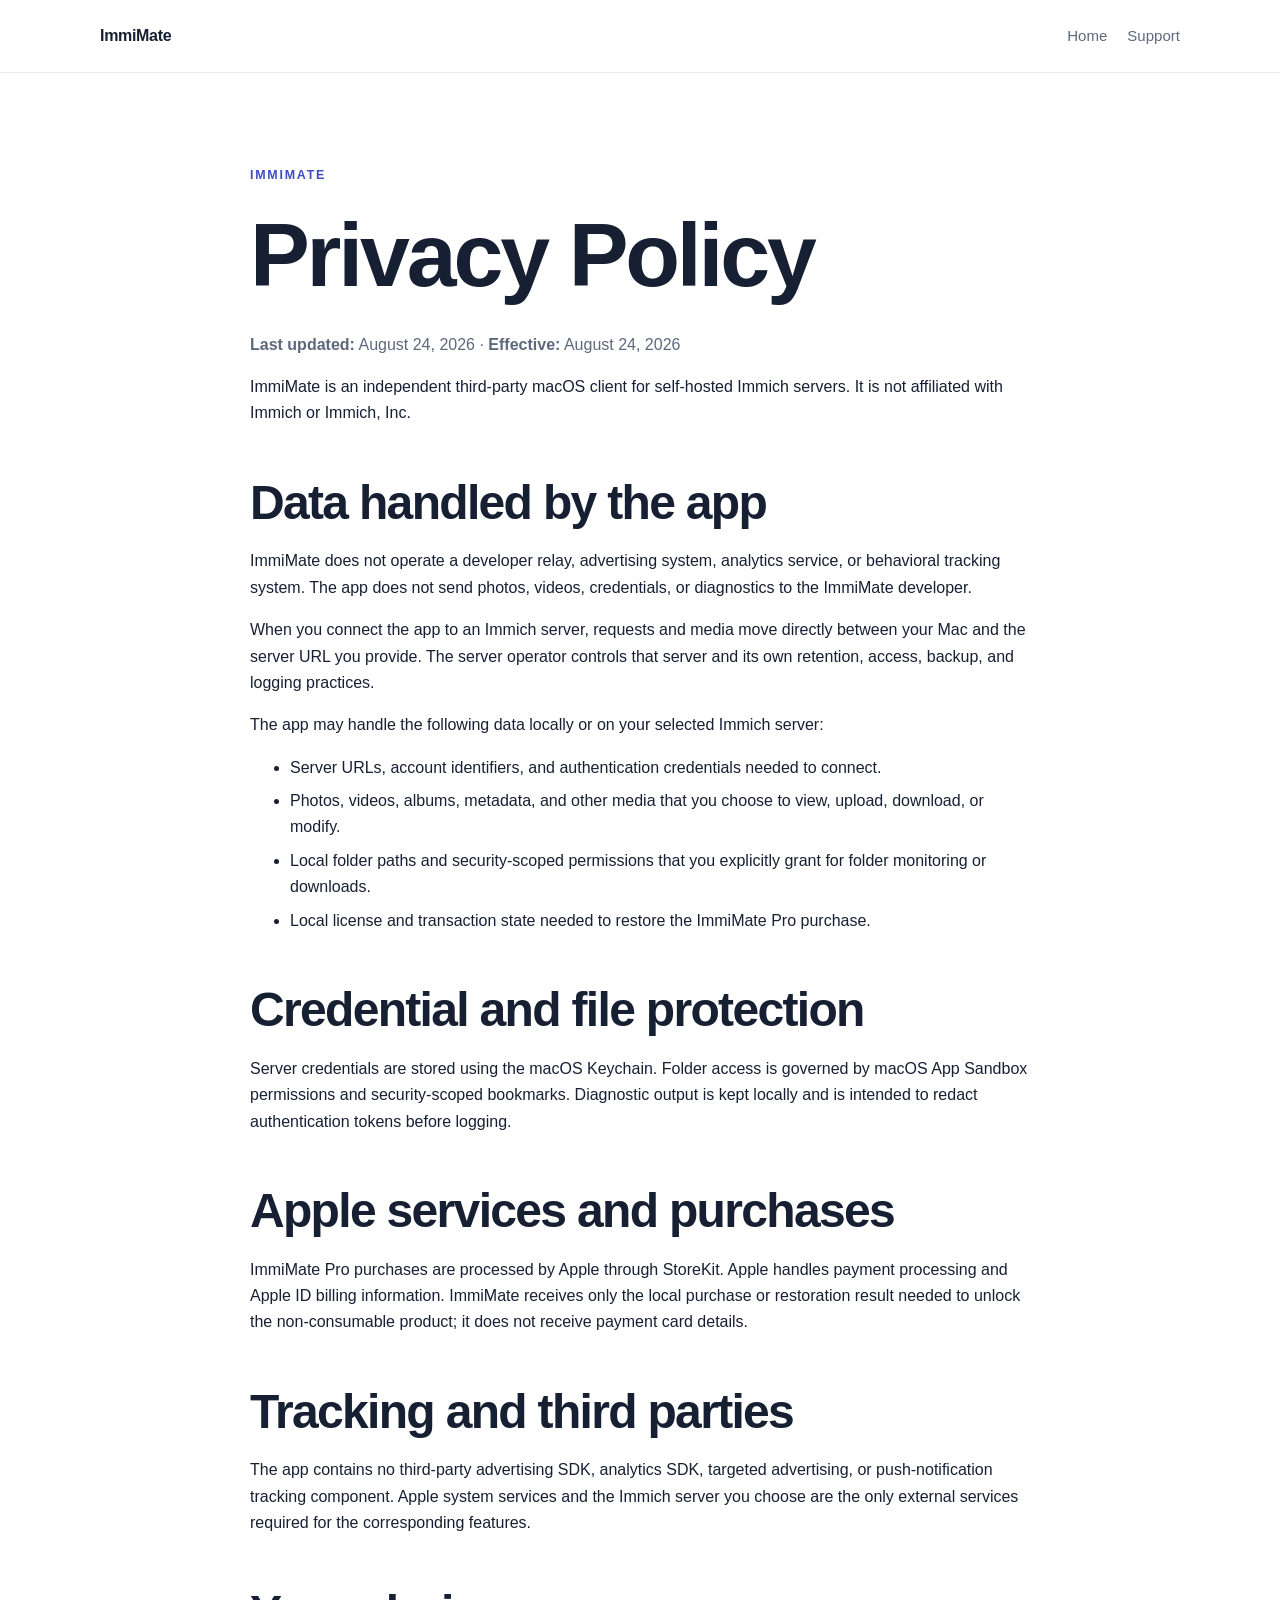
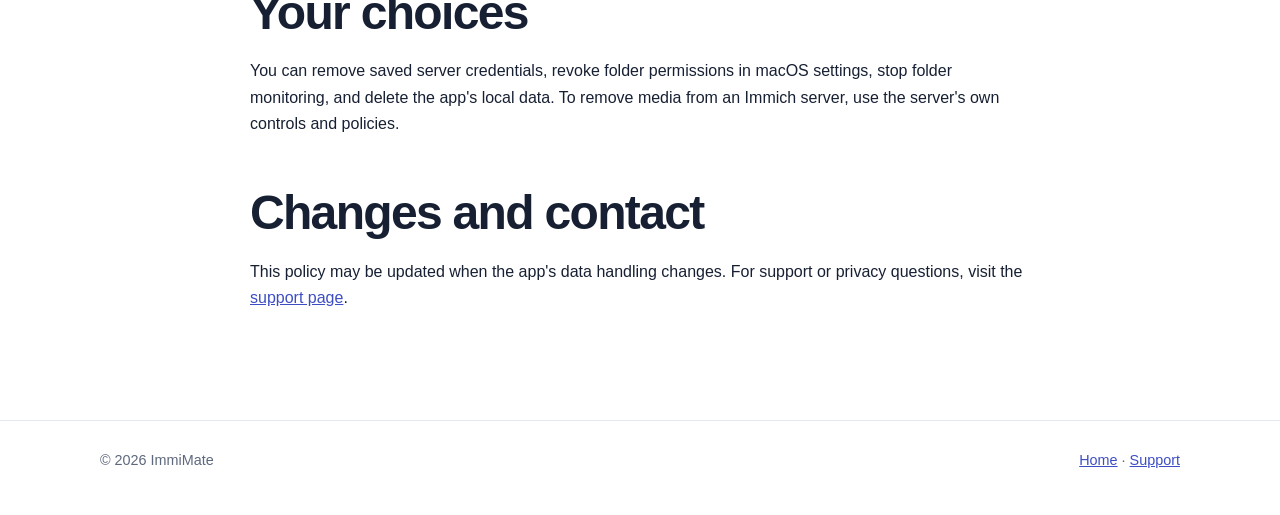
==== privacy/index.html @ 0cb3cf0f "feat: publish public product pages" ====
<!doctype html>
<html lang="en">
  <head>
    <meta charset="utf-8">
    <meta name="viewport" content="width=device-width, initial-scale=1">
    <meta name="description" content="ImmiMate privacy policy.">
    <title>Privacy Policy — ImmiMate</title>
    <link rel="stylesheet" href="../styles.css">
  </head>
  <body>
    <header class="site-header">
      <div class="wrap nav">
        <a class="brand" href="../">ImmiMate</a>
        <nav class="nav-links" aria-label="Primary navigation">
          <a href="../">Home</a>
          <a href="../support/">Support</a>
        </nav>
      </div>
    </header>
    <main class="section">
      <div class="wrap prose">
        <div class="eyebrow">ImmiMate</div>
        <h1>Privacy Policy</h1>
        <p class="muted"><strong>Last updated:</strong> August 24, 2026 · <strong>Effective:</strong> August 24, 2026</p>
        <p>ImmiMate is an independent third-party macOS client for self-hosted Immich servers. It is not affiliated with Immich or Immich, Inc.</p>

        <h2>Data handled by the app</h2>
        <p>ImmiMate does not operate a developer relay, advertising system, analytics service, or behavioral tracking system. The app does not send photos, videos, credentials, or diagnostics to the ImmiMate developer.</p>
        <p>When you connect the app to an Immich server, requests and media move directly between your Mac and the server URL you provide. The server operator controls that server and its own retention, access, backup, and logging practices.</p>
        <p>The app may handle the following data locally or on your selected Immich server:</p>
        <ul>
          <li>Server URLs, account identifiers, and authentication credentials needed to connect.</li>
          <li>Photos, videos, albums, metadata, and other media that you choose to view, upload, download, or modify.</li>
          <li>Local folder paths and security-scoped permissions that you explicitly grant for folder monitoring or downloads.</li>
          <li>Local license and transaction state needed to restore the ImmiMate Pro purchase.</li>
        </ul>

        <h2>Credential and file protection</h2>
        <p>Server credentials are stored using the macOS Keychain. Folder access is governed by macOS App Sandbox permissions and security-scoped bookmarks. Diagnostic output is kept locally and is intended to redact authentication tokens before logging.</p>

        <h2>Apple services and purchases</h2>
        <p>ImmiMate Pro purchases are processed by Apple through StoreKit. Apple handles payment processing and Apple ID billing information. ImmiMate receives only the local purchase or restoration result needed to unlock the non-consumable product; it does not receive payment card details.</p>

        <h2>Tracking and third parties</h2>
        <p>The app contains no third-party advertising SDK, analytics SDK, targeted advertising, or push-notification tracking component. Apple system services and the Immich server you choose are the only external services required for the corresponding features.</p>

        <h2>Your choices</h2>
        <p>You can remove saved server credentials, revoke folder permissions in macOS settings, stop folder monitoring, and delete the app's local data. To remove media from an Immich server, use the server's own controls and policies.</p>

        <h2>Changes and contact</h2>
        <p>This policy may be updated when the app's data handling changes. For support or privacy questions, visit the <a href="../support/">support page</a>.</p>
      </div>
    </main>
    <footer>
      <div class="wrap footer-row">
        <span>© 2026 ImmiMate</span>
        <span><a href="../">Home</a> · <a href="../support/">Support</a></span>
      </div>
    </footer>
  </body>
</html>
---- styles.css ----
:root {
  color-scheme: light;
  --ink: #172033;
  --muted: #5e687c;
  --line: #e3e8f0;
  --surface: #ffffff;
  --soft: #f5f7fb;
  --accent: #5668e8;
  --accent-dark: #3d4ec3;
  --shadow: 0 24px 70px rgba(28, 40, 80, 0.12);
}

* { box-sizing: border-box; }

html { scroll-behavior: smooth; }

body {
  margin: 0;
  color: var(--ink);
  background: var(--surface);
  font-family: -apple-system, BlinkMacSystemFont, "SF Pro Display", "Segoe UI", sans-serif;
  line-height: 1.65;
}

a { color: var(--accent-dark); }
a:hover { color: var(--accent); }

.wrap { width: min(1080px, calc(100% - 40px)); margin: 0 auto; }

.site-header {
  border-bottom: 1px solid rgba(227, 232, 240, 0.8);
  background: rgba(255, 255, 255, 0.92);
  backdrop-filter: blur(16px);
  position: sticky;
  top: 0;
  z-index: 10;
}

.nav { min-height: 72px; display: flex; align-items: center; justify-content: space-between; gap: 24px; }
.brand { color: var(--ink); font-weight: 750; letter-spacing: -0.02em; text-decoration: none; }
.nav-links { display: flex; flex-wrap: wrap; gap: 20px; font-size: 0.94rem; }
.nav-links a { color: var(--muted); text-decoration: none; }
.nav-links a:hover { color: var(--ink); }

.hero {
  background: radial-gradient(circle at 75% 15%, #e6eaff 0, rgba(230, 234, 255, 0.35) 24%, transparent 48%),
    linear-gradient(135deg, #fbfcff 0%, #f0f3ff 100%);
  padding: 104px 0 92px;
}

.eyebrow { color: var(--accent-dark); font-size: 0.78rem; font-weight: 750; letter-spacing: 0.14em; text-transform: uppercase; }
h1, h2, h3 { line-height: 1.16; letter-spacing: -0.035em; }
h1 { max-width: 760px; font-size: clamp(2.7rem, 7vw, 5.6rem); margin: 18px 0 24px; }
h2 { font-size: clamp(2rem, 4vw, 3rem); margin: 0 0 18px; }
h3 { font-size: 1.25rem; margin: 0 0 10px; }
.lead { max-width: 690px; color: var(--muted); font-size: clamp(1.08rem, 2vw, 1.28rem); }
.actions { display: flex; flex-wrap: wrap; gap: 12px; margin-top: 30px; }
.button { display: inline-flex; align-items: center; justify-content: center; min-height: 46px; padding: 0 18px; border-radius: 999px; background: var(--accent); color: #fff; font-weight: 700; text-decoration: none; box-shadow: 0 10px 24px rgba(86, 104, 232, 0.24); }
.button:hover { background: var(--accent-dark); color: #fff; }
.button.secondary { background: #fff; color: var(--ink); border: 1px solid var(--line); box-shadow: none; }

.section { padding: 92px 0; }
.section.soft { background: var(--soft); }
.section-intro { max-width: 680px; margin-bottom: 34px; }
.muted { color: var(--muted); }
.grid { display: grid; grid-template-columns: repeat(3, 1fr); gap: 18px; }
.card { padding: 26px; border: 1px solid var(--line); border-radius: 22px; background: var(--surface); box-shadow: 0 8px 28px rgba(28, 40, 80, 0.04); }
.card p { color: var(--muted); margin: 0; }
.number { color: var(--accent); font-size: 0.84rem; font-weight: 800; letter-spacing: 0.12em; }
.prose { max-width: 780px; }
.prose h2 { margin-top: 48px; }
.prose h3 { margin-top: 30px; }
.prose li { margin: 7px 0; }
.notice { border-left: 4px solid var(--accent); border-radius: 0 14px 14px 0; background: #f0f2ff; padding: 17px 20px; color: #303c75; }

footer { border-top: 1px solid var(--line); padding: 28px 0 42px; color: var(--muted); font-size: 0.9rem; }
.footer-row { display: flex; justify-content: space-between; gap: 20px; flex-wrap: wrap; }

@media (max-width: 760px) {
  .wrap { width: min(100% - 28px, 640px); }
  .nav { align-items: flex-start; padding: 16px 0; flex-direction: column; gap: 8px; }
  .hero { padding: 72px 0 64px; }
  .section { padding: 64px 0; }
  .grid { grid-template-columns: 1fr; }
}
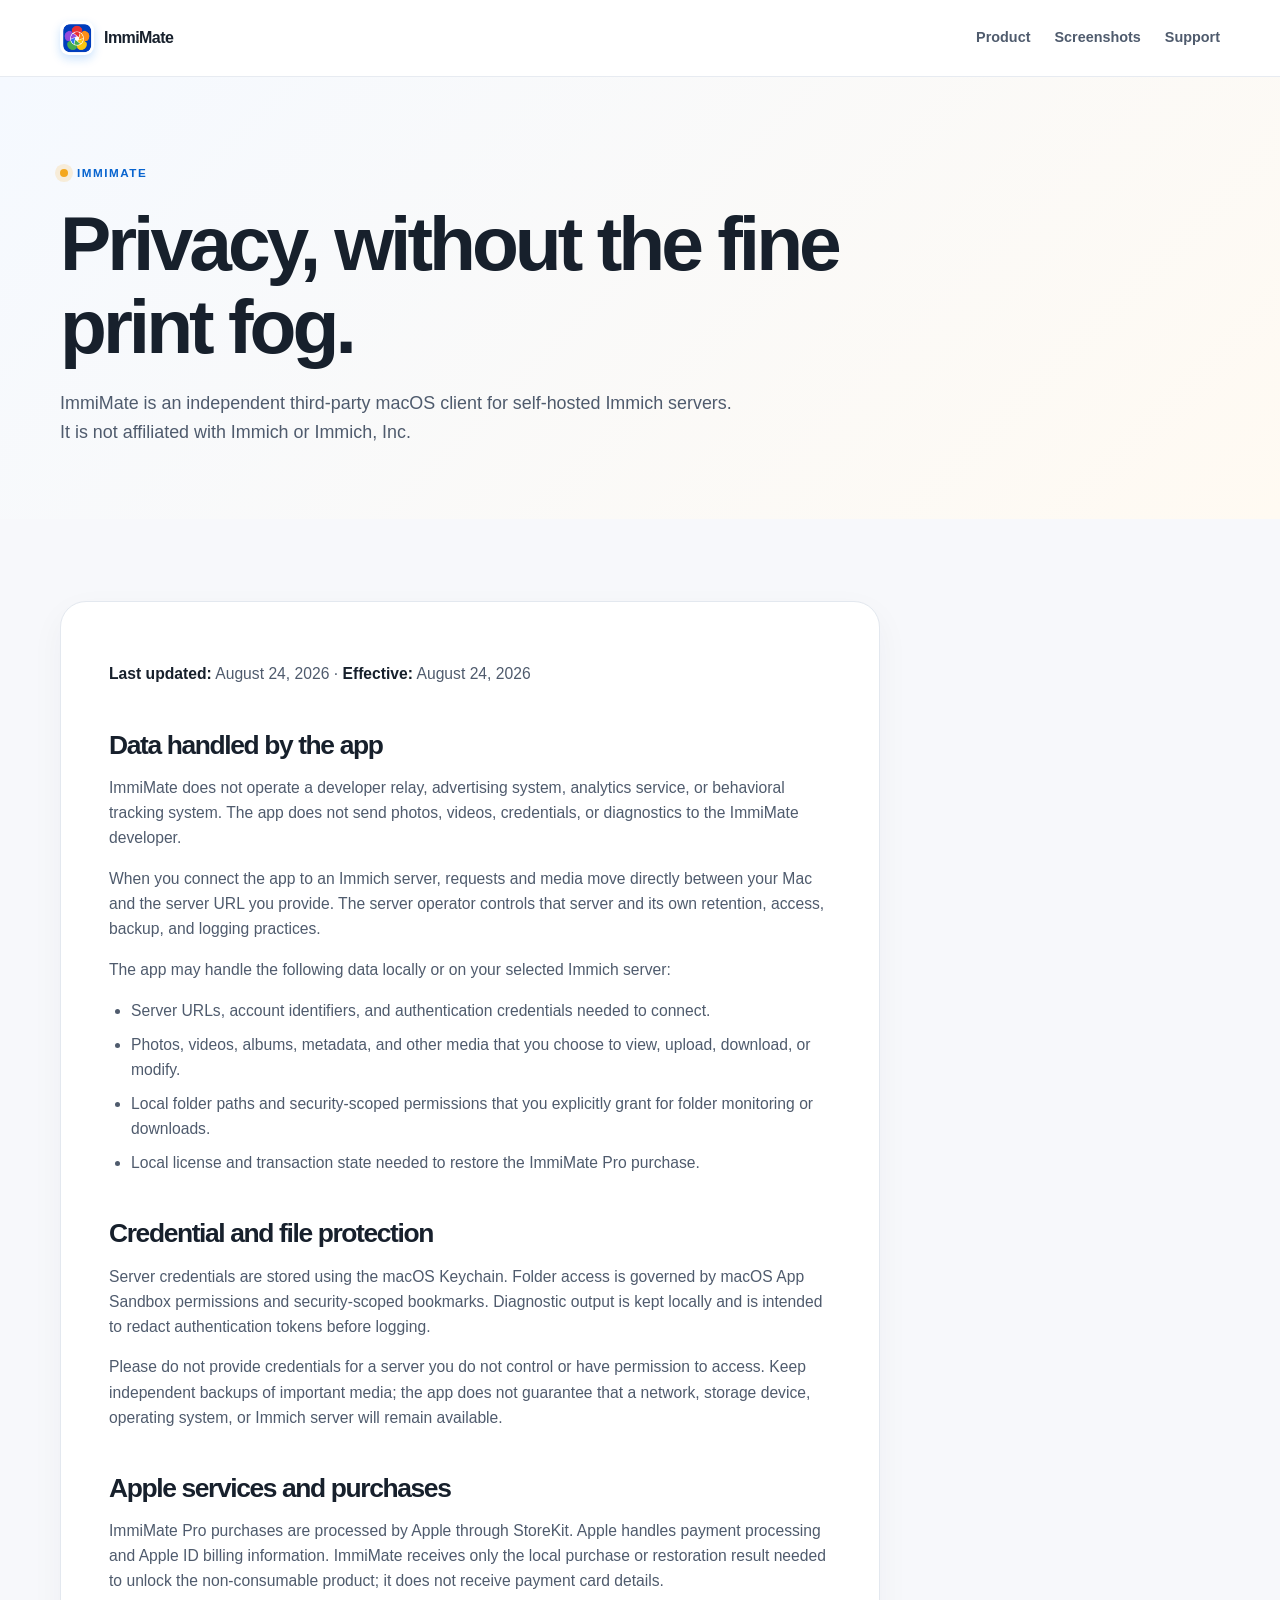
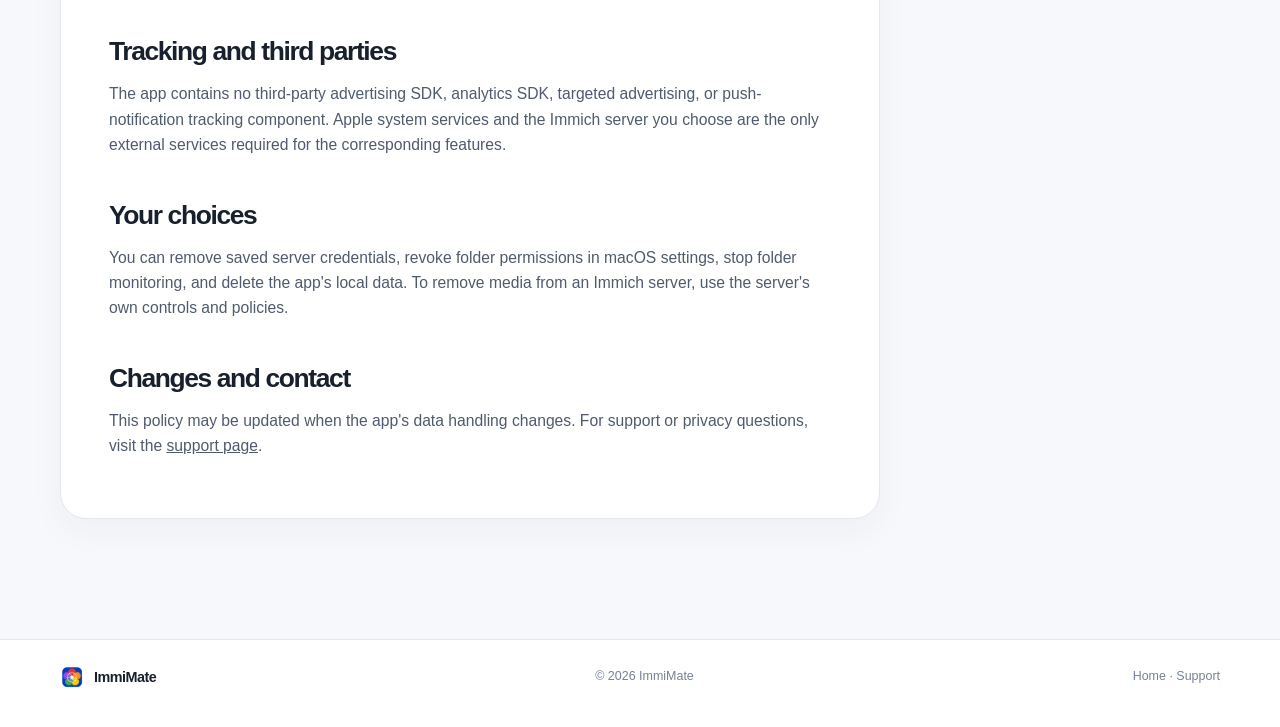
==== commit 40597a6c: "feat: refresh product site with real app screenshots" ====
--- a/privacy/index.html
+++ b/privacy/index.html
@@ -3,56 +3,71 @@
   <head>
     <meta charset="utf-8">
     <meta name="viewport" content="width=device-width, initial-scale=1">
-    <meta name="description" content="ImmiMate privacy policy.">
+    <meta name="theme-color" content="#f7f8fb">
+    <meta name="description" content="Privacy policy for ImmiMate, an independent macOS client for self-hosted Immich servers.">
     <title>Privacy Policy — ImmiMate</title>
+    <link rel="icon" href="../assets/app-icon.png" type="image/png">
     <link rel="stylesheet" href="../styles.css">
   </head>
   <body>
     <header class="site-header">
       <div class="wrap nav">
-        <a class="brand" href="../">ImmiMate</a>
+        <a class="brand" href="../" aria-label="ImmiMate home"><img src="../assets/app-icon.png" alt="" width="34" height="34"><span>ImmiMate</span></a>
         <nav class="nav-links" aria-label="Primary navigation">
-          <a href="../">Home</a>
+          <a href="../#features">Product</a>
+          <a href="../#screenshots">Screenshots</a>
           <a href="../support/">Support</a>
         </nav>
       </div>
     </header>
-    <main class="section">
-      <div class="wrap prose">
-        <div class="eyebrow">ImmiMate</div>
-        <h1>Privacy Policy</h1>
-        <p class="muted"><strong>Last updated:</strong> August 24, 2026 · <strong>Effective:</strong> August 24, 2026</p>
-        <p>ImmiMate is an independent third-party macOS client for self-hosted Immich servers. It is not affiliated with Immich or Immich, Inc.</p>
 
-        <h2>Data handled by the app</h2>
-        <p>ImmiMate does not operate a developer relay, advertising system, analytics service, or behavioral tracking system. The app does not send photos, videos, credentials, or diagnostics to the ImmiMate developer.</p>
-        <p>When you connect the app to an Immich server, requests and media move directly between your Mac and the server URL you provide. The server operator controls that server and its own retention, access, backup, and logging practices.</p>
-        <p>The app may handle the following data locally or on your selected Immich server:</p>
-        <ul>
-          <li>Server URLs, account identifiers, and authentication credentials needed to connect.</li>
-          <li>Photos, videos, albums, metadata, and other media that you choose to view, upload, download, or modify.</li>
-          <li>Local folder paths and security-scoped permissions that you explicitly grant for folder monitoring or downloads.</li>
-          <li>Local license and transaction state needed to restore the ImmiMate Pro purchase.</li>
-        </ul>
+    <main>
+      <section class="page-hero">
+        <div class="wrap">
+          <p class="kicker"><span class="kicker-mark"></span> ImmiMate</p>
+          <h1>Privacy, without the fine print fog.</h1>
+          <p class="lead">ImmiMate is an independent third-party macOS client for self-hosted Immich servers. It is not affiliated with Immich or Immich, Inc.</p>
+        </div>
+      </section>
+      <section class="article-section">
+        <div class="wrap">
+          <article class="article">
+            <p class="muted"><strong>Last updated:</strong> August 24, 2026 · <strong>Effective:</strong> August 24, 2026</p>
 
-        <h2>Credential and file protection</h2>
-        <p>Server credentials are stored using the macOS Keychain. Folder access is governed by macOS App Sandbox permissions and security-scoped bookmarks. Diagnostic output is kept locally and is intended to redact authentication tokens before logging.</p>
+            <h2>Data handled by the app</h2>
+            <p>ImmiMate does not operate a developer relay, advertising system, analytics service, or behavioral tracking system. The app does not send photos, videos, credentials, or diagnostics to the ImmiMate developer.</p>
+            <p>When you connect the app to an Immich server, requests and media move directly between your Mac and the server URL you provide. The server operator controls that server and its own retention, access, backup, and logging practices.</p>
+            <p>The app may handle the following data locally or on your selected Immich server:</p>
+            <ul>
+              <li>Server URLs, account identifiers, and authentication credentials needed to connect.</li>
+              <li>Photos, videos, albums, metadata, and other media that you choose to view, upload, download, or modify.</li>
+              <li>Local folder paths and security-scoped permissions that you explicitly grant for folder monitoring or downloads.</li>
+              <li>Local license and transaction state needed to restore the ImmiMate Pro purchase.</li>
+            </ul>
 
-        <h2>Apple services and purchases</h2>
-        <p>ImmiMate Pro purchases are processed by Apple through StoreKit. Apple handles payment processing and Apple ID billing information. ImmiMate receives only the local purchase or restoration result needed to unlock the non-consumable product; it does not receive payment card details.</p>
+            <h2>Credential and file protection</h2>
+            <p>Server credentials are stored using the macOS Keychain. Folder access is governed by macOS App Sandbox permissions and security-scoped bookmarks. Diagnostic output is kept locally and is intended to redact authentication tokens before logging.</p>
+            <p>Please do not provide credentials for a server you do not control or have permission to access. Keep independent backups of important media; the app does not guarantee that a network, storage device, operating system, or Immich server will remain available.</p>
 
-        <h2>Tracking and third parties</h2>
-        <p>The app contains no third-party advertising SDK, analytics SDK, targeted advertising, or push-notification tracking component. Apple system services and the Immich server you choose are the only external services required for the corresponding features.</p>
+            <h2>Apple services and purchases</h2>
+            <p>ImmiMate Pro purchases are processed by Apple through StoreKit. Apple handles payment processing and Apple ID billing information. ImmiMate receives only the local purchase or restoration result needed to unlock the non-consumable product; it does not receive payment card details.</p>
 
-        <h2>Your choices</h2>
-        <p>You can remove saved server credentials, revoke folder permissions in macOS settings, stop folder monitoring, and delete the app's local data. To remove media from an Immich server, use the server's own controls and policies.</p>
+            <h2>Tracking and third parties</h2>
+            <p>The app contains no third-party advertising SDK, analytics SDK, targeted advertising, or push-notification tracking component. Apple system services and the Immich server you choose are the only external services required for the corresponding features.</p>
 
-        <h2>Changes and contact</h2>
-        <p>This policy may be updated when the app's data handling changes. For support or privacy questions, visit the <a href="../support/">support page</a>.</p>
-      </div>
+            <h2>Your choices</h2>
+            <p>You can remove saved server credentials, revoke folder permissions in macOS settings, stop folder monitoring, and delete the app's local data. To remove media from an Immich server, use the server's own controls and policies.</p>
+
+            <h2>Changes and contact</h2>
+            <p>This policy may be updated when the app's data handling changes. For support or privacy questions, visit the <a href="../support/">support page</a>.</p>
+          </article>
+        </div>
+      </section>
     </main>
+
     <footer>
       <div class="wrap footer-row">
+        <a class="footer-brand" href="../"><img src="../assets/app-icon.png" alt="" width="24" height="24"> ImmiMate</a>
         <span>© 2026 ImmiMate</span>
         <span><a href="../">Home</a> · <a href="../support/">Support</a></span>
       </div>
--- a/styles.css
+++ b/styles.css
@@ -1,13 +1,19 @@
 :root {
   color-scheme: light;
-  --ink: #172033;
-  --muted: #5e687c;
-  --line: #e3e8f0;
+  --ink: #17202c;
+  --ink-soft: #4f5b6d;
+  --muted: #768195;
+  --line: #e3e8ef;
   --surface: #ffffff;
-  --soft: #f5f7fb;
-  --accent: #5668e8;
-  --accent-dark: #3d4ec3;
-  --shadow: 0 24px 70px rgba(28, 40, 80, 0.12);
+  --canvas: #f7f8fb;
+  --canvas-warm: #fbfaf7;
+  --blue: #147ef5;
+  --blue-dark: #0864cf;
+  --blue-wash: #eaf3ff;
+  --orange: #f4a71d;
+  --navy: #172638;
+  --shadow: 0 28px 70px rgba(27, 45, 72, 0.15);
+  --radius: 26px;
 }
 
 * { box-sizing: border-box; }
@@ -18,68 +24,193 @@
   margin: 0;
   color: var(--ink);
   background: var(--surface);
-  font-family: -apple-system, BlinkMacSystemFont, "SF Pro Display", "Segoe UI", sans-serif;
-  line-height: 1.65;
-}
-
-a { color: var(--accent-dark); }
-a:hover { color: var(--accent); }
-
-.wrap { width: min(1080px, calc(100% - 40px)); margin: 0 auto; }
+  font-family: -apple-system, BlinkMacSystemFont, "SF Pro Display", "SF Pro Text", "Segoe UI", sans-serif;
+  line-height: 1.6;
+  -webkit-font-smoothing: antialiased;
+}
+
+img { display: block; max-width: 100%; }
+a { color: inherit; }
+a:hover { color: var(--blue-dark); }
+.muted { color: var(--muted); }
+
+.wrap { width: min(1160px, calc(100% - 48px)); margin: 0 auto; }
 
 .site-header {
-  border-bottom: 1px solid rgba(227, 232, 240, 0.8);
-  background: rgba(255, 255, 255, 0.92);
-  backdrop-filter: blur(16px);
   position: sticky;
   top: 0;
-  z-index: 10;
-}
-
-.nav { min-height: 72px; display: flex; align-items: center; justify-content: space-between; gap: 24px; }
-.brand { color: var(--ink); font-weight: 750; letter-spacing: -0.02em; text-decoration: none; }
-.nav-links { display: flex; flex-wrap: wrap; gap: 20px; font-size: 0.94rem; }
-.nav-links a { color: var(--muted); text-decoration: none; }
+  z-index: 20;
+  border-bottom: 1px solid rgba(227, 232, 239, 0.85);
+  background: rgba(255, 255, 255, 0.84);
+  backdrop-filter: blur(18px);
+}
+
+.nav { min-height: 76px; display: flex; align-items: center; justify-content: space-between; gap: 24px; }
+.brand, .footer-brand { display: inline-flex; align-items: center; gap: 10px; color: var(--ink); font-weight: 800; letter-spacing: -0.035em; text-decoration: none; }
+.brand img { border-radius: 9px; box-shadow: 0 4px 10px rgba(20, 126, 245, 0.22); }
+.nav-links { display: flex; align-items: center; flex-wrap: wrap; gap: 24px; font-size: 0.9rem; font-weight: 650; }
+.nav-links a { color: var(--ink-soft); text-decoration: none; }
 .nav-links a:hover { color: var(--ink); }
-
-.hero {
-  background: radial-gradient(circle at 75% 15%, #e6eaff 0, rgba(230, 234, 255, 0.35) 24%, transparent 48%),
-    linear-gradient(135deg, #fbfcff 0%, #f0f3ff 100%);
-  padding: 104px 0 92px;
-}
-
-.eyebrow { color: var(--accent-dark); font-size: 0.78rem; font-weight: 750; letter-spacing: 0.14em; text-transform: uppercase; }
-h1, h2, h3 { line-height: 1.16; letter-spacing: -0.035em; }
-h1 { max-width: 760px; font-size: clamp(2.7rem, 7vw, 5.6rem); margin: 18px 0 24px; }
-h2 { font-size: clamp(2rem, 4vw, 3rem); margin: 0 0 18px; }
-h3 { font-size: 1.25rem; margin: 0 0 10px; }
-.lead { max-width: 690px; color: var(--muted); font-size: clamp(1.08rem, 2vw, 1.28rem); }
-.actions { display: flex; flex-wrap: wrap; gap: 12px; margin-top: 30px; }
-.button { display: inline-flex; align-items: center; justify-content: center; min-height: 46px; padding: 0 18px; border-radius: 999px; background: var(--accent); color: #fff; font-weight: 700; text-decoration: none; box-shadow: 0 10px 24px rgba(86, 104, 232, 0.24); }
-.button:hover { background: var(--accent-dark); color: #fff; }
-.button.secondary { background: #fff; color: var(--ink); border: 1px solid var(--line); box-shadow: none; }
-
-.section { padding: 92px 0; }
-.section.soft { background: var(--soft); }
-.section-intro { max-width: 680px; margin-bottom: 34px; }
-.muted { color: var(--muted); }
-.grid { display: grid; grid-template-columns: repeat(3, 1fr); gap: 18px; }
-.card { padding: 26px; border: 1px solid var(--line); border-radius: 22px; background: var(--surface); box-shadow: 0 8px 28px rgba(28, 40, 80, 0.04); }
-.card p { color: var(--muted); margin: 0; }
-.number { color: var(--accent); font-size: 0.84rem; font-weight: 800; letter-spacing: 0.12em; }
-.prose { max-width: 780px; }
-.prose h2 { margin-top: 48px; }
-.prose h3 { margin-top: 30px; }
-.prose li { margin: 7px 0; }
-.notice { border-left: 4px solid var(--accent); border-radius: 0 14px 14px 0; background: #f0f2ff; padding: 17px 20px; color: #303c75; }
-
-footer { border-top: 1px solid var(--line); padding: 28px 0 42px; color: var(--muted); font-size: 0.9rem; }
-.footer-row { display: flex; justify-content: space-between; gap: 20px; flex-wrap: wrap; }
+.nav-links .nav-cta { padding: 9px 15px; border: 1px solid #d7e4f4; border-radius: 999px; color: var(--blue-dark); background: var(--blue-wash); }
+
+.hero { overflow: hidden; padding: 104px 0 116px; background: radial-gradient(circle at 80% 28%, rgba(255, 224, 166, 0.36), transparent 22%), radial-gradient(circle at 58% 0%, rgba(205, 228, 255, 0.8), transparent 42%), linear-gradient(135deg, #f9fbff 0%, #f5f8fd 52%, #fffaf2 100%); }
+.hero-grid { display: grid; grid-template-columns: minmax(0, 0.86fr) minmax(520px, 1.14fr); align-items: center; gap: 68px; }
+.hero-copy { position: relative; z-index: 1; }
+.kicker { display: inline-flex; align-items: center; gap: 9px; margin: 0; color: var(--blue-dark); font-size: 0.73rem; font-weight: 800; letter-spacing: 0.13em; line-height: 1.2; text-transform: uppercase; }
+.kicker-mark { width: 8px; height: 8px; border-radius: 50%; background: var(--orange); box-shadow: 0 0 0 5px rgba(244, 167, 29, 0.16); }
+h1, h2, h3 { margin: 0; line-height: 1.08; letter-spacing: -0.052em; }
+h1 { max-width: 640px; margin-top: 22px; font-size: clamp(3.4rem, 6.3vw, 6.7rem); }
+h1 em { color: var(--blue); font-style: normal; }
+.hero-lead { max-width: 560px; margin: 28px 0 0; color: var(--ink-soft); font-size: clamp(1.08rem, 1.6vw, 1.26rem); line-height: 1.7; }
+.actions { display: flex; flex-wrap: wrap; align-items: center; gap: 12px; margin-top: 34px; }
+.button { display: inline-flex; align-items: center; justify-content: center; gap: 10px; min-height: 48px; padding: 0 19px; border: 1px solid var(--blue); border-radius: 14px; background: var(--blue); color: #fff; font-weight: 750; text-decoration: none; box-shadow: 0 12px 24px rgba(20, 126, 245, 0.22); transition: transform 180ms ease, box-shadow 180ms ease, background 180ms ease; }
+.button:hover { color: #fff; background: var(--blue-dark); box-shadow: 0 16px 30px rgba(20, 126, 245, 0.28); transform: translateY(-2px); }
+.button-secondary { border-color: var(--line); background: rgba(255, 255, 255, 0.72); color: var(--ink); box-shadow: none; }
+.button-secondary:hover { color: var(--ink); background: #fff; box-shadow: 0 8px 18px rgba(27, 45, 72, 0.08); }
+.hero-notes { display: flex; flex-wrap: wrap; gap: 14px 22px; margin-top: 29px; color: var(--muted); font-size: 0.83rem; }
+.hero-notes span { display: inline-flex; align-items: center; gap: 7px; }
+.hero-notes i { display: inline-grid; width: 17px; height: 17px; place-items: center; border-radius: 50%; color: var(--blue); background: var(--blue-wash); font-size: 0.72rem; font-style: normal; font-weight: 900; }
+
+.hero-visual { position: relative; min-width: 0; padding: 22px 0 36px 18px; }
+.window-card { position: relative; overflow: hidden; border: 1px solid rgba(255, 255, 255, 0.92); border-radius: 20px; background: #fff; box-shadow: var(--shadow); transform: rotate(1.1deg); }
+.window-toolbar { display: flex; align-items: center; min-height: 38px; padding: 0 13px; border-bottom: 1px solid #edf0f4; background: rgba(255, 255, 255, 0.96); }
+.traffic-lights { display: flex; gap: 6px; }
+.traffic-lights span { width: 9px; height: 9px; border-radius: 50%; background: #ff5f57; }
+.traffic-lights span:nth-child(2) { background: #febc2e; }
+.traffic-lights span:nth-child(3) { background: #28c840; }
+.window-title { flex: 1; margin-left: 12px; color: #5d6674; font-size: 0.7rem; font-weight: 700; text-align: center; }
+.window-title b { color: #b0b8c5; }
+.window-status { display: inline-flex; align-items: center; gap: 5px; color: #6e7d8f; font-size: 0.62rem; white-space: nowrap; }
+.window-status i, .native-dot { width: 6px; height: 6px; border-radius: 50%; background: #36be70; }
+.window-image { overflow: hidden; aspect-ratio: 1.6; background: #f3f5f8; }
+.window-image img { width: 100%; height: 100%; object-fit: cover; object-position: center; }
+.floating-card { position: absolute; display: flex; align-items: center; gap: 10px; padding: 12px 14px; border: 1px solid rgba(255, 255, 255, 0.9); border-radius: 15px; background: rgba(255, 255, 255, 0.92); box-shadow: 0 18px 34px rgba(27, 45, 72, 0.15); backdrop-filter: blur(14px); }
+.floating-card strong, .floating-card small { display: block; }
+.floating-card strong { font-size: 0.78rem; }
+.floating-card small { margin-top: 2px; color: var(--muted); font-size: 0.64rem; }
+.floating-card-search { top: 2%; right: -5%; }
+.floating-card-native { bottom: 0; left: -2%; }
+.floating-icon { display: grid; width: 29px; height: 29px; place-items: center; border-radius: 10px; color: var(--blue); background: var(--blue-wash); font-size: 1.25rem; font-weight: 800; }
+.native-dot { width: 29px; height: 29px; box-shadow: inset 0 0 0 8px #e6f8ed; }
+
+.signal-strip { border-bottom: 1px solid var(--line); background: #fff; }
+.signal-grid { display: grid; grid-template-columns: repeat(3, 1fr); }
+.signal-grid > div { display: grid; grid-template-columns: auto 1fr; column-gap: 13px; padding: 25px 28px; border-right: 1px solid var(--line); }
+.signal-grid > div:first-child { padding-left: 0; }
+.signal-grid > div:last-child { padding-right: 0; border-right: 0; }
+.signal-number { grid-row: span 2; color: var(--blue); font-size: 0.72rem; font-weight: 850; letter-spacing: 0.08em; }
+.signal-grid strong { font-size: 0.9rem; }
+.signal-grid small { color: var(--muted); font-size: 0.78rem; }
+
+.section { padding: 120px 0; }
+.section-heading { max-width: 730px; margin-bottom: 42px; }
+.section-heading h2 { margin-top: 16px; font-size: clamp(2.25rem, 4.4vw, 4.2rem); }
+.section-heading > p:last-child { max-width: 620px; margin: 20px 0 0; color: var(--ink-soft); font-size: 1.06rem; }
+.feature-grid { display: grid; grid-template-columns: repeat(3, 1fr); gap: 18px; }
+.feature-card { display: flex; min-height: 320px; flex-direction: column; padding: 28px; border: 1px solid var(--line); border-radius: var(--radius); background: #fff; box-shadow: 0 8px 26px rgba(27, 45, 72, 0.035); }
+.feature-card-accent { border-color: #cfe4ff; background: linear-gradient(145deg, #f5faff 0%, #eaf3ff 100%); }
+.feature-top { display: flex; align-items: center; justify-content: space-between; margin-bottom: 52px; }
+.feature-index { color: var(--blue); font-size: 0.72rem; font-weight: 850; letter-spacing: 0.12em; }
+.feature-glyph { display: grid; width: 40px; height: 40px; place-items: center; border-radius: 13px; color: var(--blue); background: var(--blue-wash); font-size: 1.55rem; font-weight: 500; }
+.feature-card h3 { font-size: 1.42rem; }
+.feature-card p { margin: 13px 0 0; color: var(--ink-soft); font-size: 0.93rem; }
+.feature-card a { display: inline-flex; align-items: center; gap: 8px; margin-top: auto; padding-top: 28px; color: var(--blue-dark); font-size: 0.87rem; font-weight: 750; text-decoration: none; }
+
+.gallery-section { background: var(--canvas); }
+.gallery-heading { display: grid; grid-template-columns: 1fr 0.62fr; align-items: end; gap: 70px; max-width: none; }
+.gallery-heading > p { margin: 0; padding-bottom: 6px; color: var(--ink-soft); }
+.screenshot-grid { display: grid; grid-template-columns: repeat(2, 1fr); gap: 34px 18px; }
+.shot { min-width: 0; margin: 0; }
+.shot-image { overflow: hidden; border: 1px solid #dfe6ef; border-radius: 18px; background: #e9edf3; box-shadow: 0 14px 34px rgba(27, 45, 72, 0.09); }
+.shot-image img { width: 100%; aspect-ratio: 1.6; object-fit: cover; transition: transform 420ms ease; }
+.shot:hover .shot-image img { transform: scale(1.018); }
+.shot figcaption { display: grid; grid-template-columns: auto 1fr; column-gap: 12px; padding: 16px 4px 0; }
+.shot figcaption span { grid-row: span 2; color: var(--blue); font-size: 0.68rem; font-weight: 850; letter-spacing: 0.12em; text-transform: uppercase; }
+.shot figcaption strong { font-size: 1.03rem; letter-spacing: -0.02em; }
+.shot figcaption small { margin-top: 3px; color: var(--muted); font-size: 0.82rem; }
+.source-note { display: flex; align-items: center; gap: 8px; margin: 46px 0 0; color: var(--muted); font-size: 0.79rem; }
+.source-note span { color: var(--orange); }
+
+.privacy-section { color: #fff; background: var(--navy); }
+.privacy-grid { display: grid; grid-template-columns: 0.95fr 0.8fr; gap: 100px; align-items: center; }
+.kicker-light { color: #8fc1ff; }
+.privacy-grid h2 { max-width: 600px; margin-top: 17px; font-size: clamp(2.25rem, 4.2vw, 4rem); }
+.privacy-grid > div:first-child > p:not(.kicker) { max-width: 600px; margin: 24px 0 0; color: #b6c5d8; font-size: 1rem; }
+.text-link { display: inline-flex; align-items: center; gap: 8px; margin-top: 28px; color: var(--blue-dark); font-size: 0.9rem; font-weight: 800; text-decoration: none; }
+.text-link-light { color: #91c3ff; }
+.privacy-list { border-top: 1px solid rgba(202, 220, 242, 0.24); }
+.privacy-list > div { display: grid; grid-template-columns: 36px 1fr; gap: 20px; padding: 22px 0; border-bottom: 1px solid rgba(202, 220, 242, 0.24); }
+.privacy-list span { color: #79b4fc; font-size: 0.72rem; font-weight: 850; letter-spacing: 0.08em; }
+.privacy-list p { margin: 0; color: #b6c5d8; font-size: 0.86rem; }
+.privacy-list strong { color: #fff; font-size: 0.95rem; }
+
+.closing-section { padding: 92px 0; background: var(--canvas-warm); }
+.closing-card { display: flex; align-items: center; justify-content: space-between; gap: 44px; padding: 44px 48px; border: 1px solid #ece8df; border-radius: var(--radius); background: rgba(255, 255, 255, 0.78); }
+.closing-card h2 { max-width: 630px; margin-top: 15px; font-size: clamp(2rem, 3.7vw, 3.4rem); }
+.closing-actions { display: flex; min-width: 160px; flex-direction: column; align-items: flex-start; gap: 6px; }
+.closing-actions .text-link { margin-top: 8px; }
+
+footer { border-top: 1px solid var(--line); padding: 25px 0 38px; color: var(--muted); font-size: 0.78rem; }
+.footer-row { display: flex; align-items: center; justify-content: space-between; gap: 16px; flex-wrap: wrap; }
+.footer-brand { color: var(--ink); font-size: 0.9rem; }
+.footer-brand img { border-radius: 6px; }
+footer a { text-decoration: none; }
+
+.page-hero { padding: 82px 0 72px; background: linear-gradient(135deg, #f5f9ff 0%, #fffaf2 100%); }
+.page-hero h1 { max-width: 780px; margin-top: 17px; font-size: clamp(3rem, 6vw, 5.3rem); }
+.page-hero .lead { max-width: 680px; margin: 22px 0 0; color: var(--ink-soft); font-size: 1.12rem; }
+.article-section { padding: 82px 0 120px; background: var(--canvas); }
+.article { max-width: 820px; padding: 44px 48px; border: 1px solid var(--line); border-radius: var(--radius); background: #fff; box-shadow: 0 12px 34px rgba(27, 45, 72, 0.045); }
+.article h2 { margin: 44px 0 13px; font-size: 1.65rem; }
+.article h2:first-child { margin-top: 0; }
+.article h3 { margin: 28px 0 9px; font-size: 1.13rem; }
+.article p, .article li { color: var(--ink-soft); font-size: 0.98rem; }
+.article ul, .article ol { padding-left: 22px; }
+.article li { margin: 9px 0; }
+.article strong { color: var(--ink); }
+.article code { padding: 2px 6px; border-radius: 6px; background: var(--blue-wash); color: var(--blue-dark); font-size: 0.88em; }
+.notice { margin: 27px 0; padding: 17px 19px; border-left: 4px solid var(--orange); border-radius: 0 14px 14px 0; background: #fff8e9; color: #6b5730; }
+.notice strong { color: #4d3c1f; }
+.article-actions { display: flex; flex-wrap: wrap; gap: 12px; margin: 28px 0 42px; }
+
+@media (max-width: 980px) {
+  .hero-grid { grid-template-columns: 1fr; gap: 50px; }
+  .hero-copy { max-width: 760px; }
+  .hero-visual { max-width: 760px; padding-left: 5%; }
+  .floating-card-search { right: -2%; }
+  .privacy-grid { gap: 58px; }
+}
 
 @media (max-width: 760px) {
-  .wrap { width: min(100% - 28px, 640px); }
-  .nav { align-items: flex-start; padding: 16px 0; flex-direction: column; gap: 8px; }
-  .hero { padding: 72px 0 64px; }
-  .section { padding: 64px 0; }
-  .grid { grid-template-columns: 1fr; }
-}
+  .wrap { width: min(100% - 30px, 640px); }
+  .nav { align-items: flex-start; padding: 14px 0; flex-direction: column; gap: 13px; }
+  .nav-links { gap: 14px 18px; font-size: 0.82rem; }
+  .nav-links .nav-cta { padding: 7px 12px; }
+  .hero { padding: 72px 0 80px; }
+  h1 { font-size: clamp(3rem, 15vw, 4.7rem); }
+  .hero-visual { padding: 12px 0 55px; }
+  .window-card { transform: none; }
+  .floating-card { transform: scale(0.92); transform-origin: bottom left; }
+  .floating-card-search { top: auto; right: -7px; bottom: 10px; }
+  .floating-card-native { left: -7px; bottom: -39px; }
+  .signal-grid { grid-template-columns: 1fr; }
+  .signal-grid > div, .signal-grid > div:first-child, .signal-grid > div:last-child { padding: 19px 0; border-right: 0; border-bottom: 1px solid var(--line); }
+  .signal-grid > div:last-child { border-bottom: 0; }
+  .section { padding: 82px 0; }
+  .feature-grid, .screenshot-grid { grid-template-columns: 1fr; }
+  .feature-card { min-height: 280px; }
+  .gallery-heading { display: block; }
+  .gallery-heading > p { margin-top: 18px; }
+  .privacy-grid { grid-template-columns: 1fr; gap: 48px; }
+  .closing-section { padding: 62px 0; }
+  .closing-card { align-items: flex-start; padding: 30px 25px; flex-direction: column; }
+  .closing-actions { flex-direction: row; align-items: center; flex-wrap: wrap; }
+  .article-section { padding: 58px 0 82px; }
+  .article { padding: 30px 23px; border-radius: 20px; }
+  .page-hero { padding: 62px 0 54px; }
+}
+
+@media (prefers-reduced-motion: reduce) {
+  html { scroll-behavior: auto; }
+  *, *::before, *::after { transition-duration: 0.01ms !important; animation-duration: 0.01ms !important; }
+}
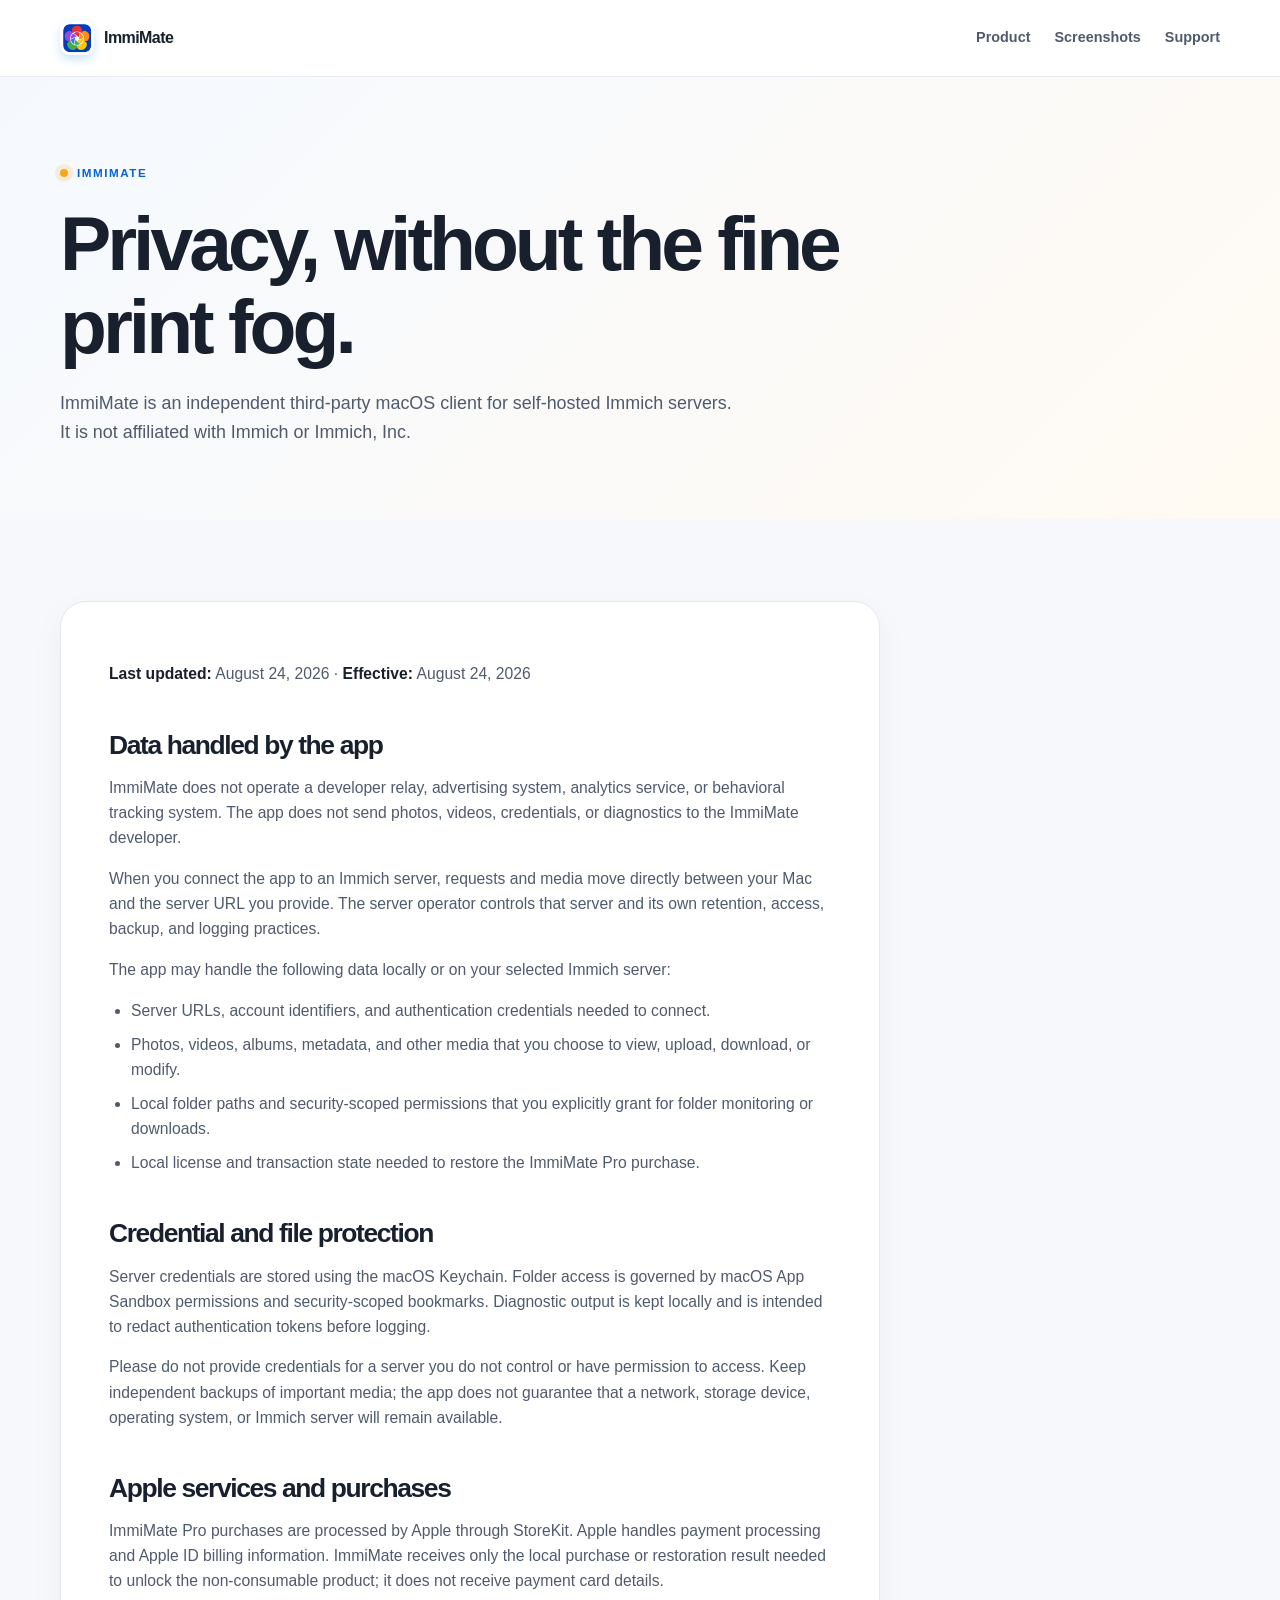
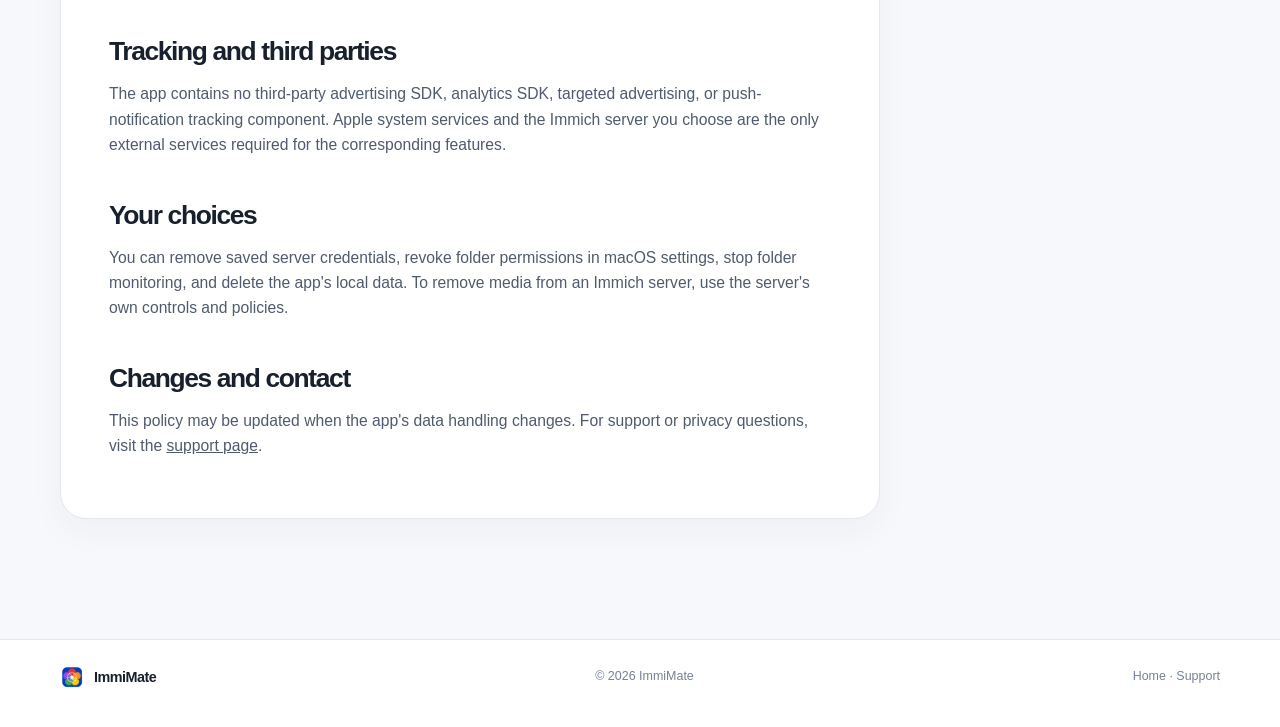
==== commit 3ecaf840: "feat: add automatic Chinese and English localization" ====
--- a/privacy/index.html
+++ b/privacy/index.html
@@ -4,19 +4,20 @@
     <meta charset="utf-8">
     <meta name="viewport" content="width=device-width, initial-scale=1">
     <meta name="theme-color" content="#f7f8fb">
-    <meta name="description" content="Privacy policy for ImmiMate, an independent macOS client for self-hosted Immich servers.">
-    <title>Privacy Policy — ImmiMate</title>
+    <meta name="description" content="Privacy policy for ImmiMate, an independent macOS client for self-hosted Immich servers." data-i18n="privacy.meta.description" data-i18n-attr="content">
+    <title data-i18n="privacy.meta.title">Privacy Policy — ImmiMate</title>
     <link rel="icon" href="../assets/app-icon.png" type="image/png">
     <link rel="stylesheet" href="../styles.css">
+    <script src="../assets/i18n.js" defer></script>
   </head>
   <body>
     <header class="site-header">
       <div class="wrap nav">
-        <a class="brand" href="../" aria-label="ImmiMate home"><img src="../assets/app-icon.png" alt="" width="34" height="34"><span>ImmiMate</span></a>
-        <nav class="nav-links" aria-label="Primary navigation">
-          <a href="../#features">Product</a>
-          <a href="../#screenshots">Screenshots</a>
-          <a href="../support/">Support</a>
+        <a class="brand" href="../" aria-label="ImmiMate home" data-i18n="common.home.aria" data-i18n-attr="aria-label"><img src="../assets/app-icon.png" alt="" width="34" height="34"><span>ImmiMate</span></a>
+        <nav class="nav-links" aria-label="Primary navigation" data-i18n="common.nav.primary" data-i18n-attr="aria-label">
+          <a href="../#features" data-i18n="common.nav.product">Product</a>
+          <a href="../#screenshots" data-i18n="common.nav.screenshots">Screenshots</a>
+          <a href="../support/" data-i18n="common.nav.support">Support</a>
         </nav>
       </div>
     </header>
@@ -24,42 +25,42 @@
     <main>
       <section class="page-hero">
         <div class="wrap">
-          <p class="kicker"><span class="kicker-mark"></span> ImmiMate</p>
-          <h1>Privacy, without the fine print fog.</h1>
-          <p class="lead">ImmiMate is an independent third-party macOS client for self-hosted Immich servers. It is not affiliated with Immich or Immich, Inc.</p>
+          <p class="kicker"><span class="kicker-mark"></span> <span data-i18n="privacy.hero.kicker">ImmiMate</span></p>
+          <h1 data-i18n="privacy.hero.title">Privacy, without the fine print fog.</h1>
+          <p class="lead" data-i18n="privacy.hero.lead">ImmiMate is an independent third-party macOS client for self-hosted Immich servers. It is not affiliated with Immich or Immich, Inc.</p>
         </div>
       </section>
       <section class="article-section">
         <div class="wrap">
           <article class="article">
-            <p class="muted"><strong>Last updated:</strong> August 24, 2026 · <strong>Effective:</strong> August 24, 2026</p>
+            <p class="muted"><strong data-i18n="privacy.updated.label">Last updated:</strong> <span data-i18n="privacy.updated.date">August 24, 2026</span> · <strong data-i18n="privacy.effective.label">Effective:</strong> <span data-i18n="privacy.effective.date">August 24, 2026</span></p>
 
-            <h2>Data handled by the app</h2>
-            <p>ImmiMate does not operate a developer relay, advertising system, analytics service, or behavioral tracking system. The app does not send photos, videos, credentials, or diagnostics to the ImmiMate developer.</p>
-            <p>When you connect the app to an Immich server, requests and media move directly between your Mac and the server URL you provide. The server operator controls that server and its own retention, access, backup, and logging practices.</p>
-            <p>The app may handle the following data locally or on your selected Immich server:</p>
+            <h2 data-i18n="privacy.data.title">Data handled by the app</h2>
+            <p data-i18n="privacy.data.p1">ImmiMate does not operate a developer relay, advertising system, analytics service, or behavioral tracking system. The app does not send photos, videos, credentials, or diagnostics to the ImmiMate developer.</p>
+            <p data-i18n="privacy.data.p2">When you connect the app to an Immich server, requests and media move directly between your Mac and the server URL you provide. The server operator controls that server and its own retention, access, backup, and logging practices.</p>
+            <p data-i18n="privacy.data.p3">The app may handle the following data locally or on your selected Immich server:</p>
             <ul>
-              <li>Server URLs, account identifiers, and authentication credentials needed to connect.</li>
-              <li>Photos, videos, albums, metadata, and other media that you choose to view, upload, download, or modify.</li>
-              <li>Local folder paths and security-scoped permissions that you explicitly grant for folder monitoring or downloads.</li>
-              <li>Local license and transaction state needed to restore the ImmiMate Pro purchase.</li>
+              <li data-i18n="privacy.data.item.credentials">Server URLs, account identifiers, and authentication credentials needed to connect.</li>
+              <li data-i18n="privacy.data.item.media">Photos, videos, albums, metadata, and other media that you choose to view, upload, download, or modify.</li>
+              <li data-i18n="privacy.data.item.folders">Local folder paths and security-scoped permissions that you explicitly grant for folder monitoring or downloads.</li>
+              <li data-i18n="privacy.data.item.license">Local license and transaction state needed to restore the ImmiMate Pro purchase.</li>
             </ul>
 
-            <h2>Credential and file protection</h2>
-            <p>Server credentials are stored using the macOS Keychain. Folder access is governed by macOS App Sandbox permissions and security-scoped bookmarks. Diagnostic output is kept locally and is intended to redact authentication tokens before logging.</p>
-            <p>Please do not provide credentials for a server you do not control or have permission to access. Keep independent backups of important media; the app does not guarantee that a network, storage device, operating system, or Immich server will remain available.</p>
+            <h2 data-i18n="privacy.protection.title">Credential and file protection</h2>
+            <p data-i18n="privacy.protection.p1">Server credentials are stored using the macOS Keychain. Folder access is governed by macOS App Sandbox permissions and security-scoped bookmarks. Diagnostic output is kept locally and is intended to redact authentication tokens before logging.</p>
+            <p data-i18n="privacy.protection.p2">Please do not provide credentials for a server you do not control or have permission to access. Keep independent backups of important media; the app does not guarantee that a network, storage device, operating system, or Immich server will remain available.</p>
 
-            <h2>Apple services and purchases</h2>
-            <p>ImmiMate Pro purchases are processed by Apple through StoreKit. Apple handles payment processing and Apple ID billing information. ImmiMate receives only the local purchase or restoration result needed to unlock the non-consumable product; it does not receive payment card details.</p>
+            <h2 data-i18n="privacy.apple.title">Apple services and purchases</h2>
+            <p data-i18n="privacy.apple.p">ImmiMate Pro purchases are processed by Apple through StoreKit. Apple handles payment processing and Apple ID billing information. ImmiMate receives only the local purchase or restoration result needed to unlock the non-consumable product; it does not receive payment card details.</p>
 
-            <h2>Tracking and third parties</h2>
-            <p>The app contains no third-party advertising SDK, analytics SDK, targeted advertising, or push-notification tracking component. Apple system services and the Immich server you choose are the only external services required for the corresponding features.</p>
+            <h2 data-i18n="privacy.tracking.title">Tracking and third parties</h2>
+            <p data-i18n="privacy.tracking.p">The app contains no third-party advertising SDK, analytics SDK, targeted advertising, or push-notification tracking component. Apple system services and the Immich server you choose are the only external services required for the corresponding features.</p>
 
-            <h2>Your choices</h2>
-            <p>You can remove saved server credentials, revoke folder permissions in macOS settings, stop folder monitoring, and delete the app's local data. To remove media from an Immich server, use the server's own controls and policies.</p>
+            <h2 data-i18n="privacy.choices.title">Your choices</h2>
+            <p data-i18n="privacy.choices.p">You can remove saved server credentials, revoke folder permissions in macOS settings, stop folder monitoring, and delete the app's local data. To remove media from an Immich server, use the server's own controls and policies.</p>
 
-            <h2>Changes and contact</h2>
-            <p>This policy may be updated when the app's data handling changes. For support or privacy questions, visit the <a href="../support/">support page</a>.</p>
+            <h2 data-i18n="privacy.changes.title">Changes and contact</h2>
+            <p><span data-i18n="privacy.changes.p">This policy may be updated when the app's data handling changes. For support or privacy questions, visit the </span><a href="../support/" data-i18n="privacy.changes.link">support page</a>.</p>
           </article>
         </div>
       </section>
@@ -68,8 +69,8 @@
     <footer>
       <div class="wrap footer-row">
         <a class="footer-brand" href="../"><img src="../assets/app-icon.png" alt="" width="24" height="24"> ImmiMate</a>
-        <span>© 2026 ImmiMate</span>
-        <span><a href="../">Home</a> · <a href="../support/">Support</a></span>
+        <span data-i18n="common.footer.copyright">© 2026 ImmiMate</span>
+        <span><a href="../" data-i18n="common.footer.home">Home</a> · <a href="../support/" data-i18n="common.nav.support">Support</a></span>
       </div>
     </footer>
   </body>
--- a/styles.css
+++ b/styles.css
@@ -82,8 +82,8 @@
 .window-title b { color: #b0b8c5; }
 .window-status { display: inline-flex; align-items: center; gap: 5px; color: #6e7d8f; font-size: 0.62rem; white-space: nowrap; }
 .window-status i, .native-dot { width: 6px; height: 6px; border-radius: 50%; background: #36be70; }
-.window-image { overflow: hidden; aspect-ratio: 1.6; background: #f3f5f8; }
-.window-image img { width: 100%; height: 100%; object-fit: cover; object-position: center; }
+.window-image { overflow: hidden; background: #f3f5f8; }
+.window-image img { display: block; width: 100%; height: auto; object-fit: contain; object-position: center; }
 .floating-card { position: absolute; display: flex; align-items: center; gap: 10px; padding: 12px 14px; border: 1px solid rgba(255, 255, 255, 0.9); border-radius: 15px; background: rgba(255, 255, 255, 0.92); box-shadow: 0 18px 34px rgba(27, 45, 72, 0.15); backdrop-filter: blur(14px); }
 .floating-card strong, .floating-card small { display: block; }
 .floating-card strong { font-size: 0.78rem; }
@@ -122,8 +122,8 @@
 .screenshot-grid { display: grid; grid-template-columns: repeat(2, 1fr); gap: 34px 18px; }
 .shot { min-width: 0; margin: 0; }
 .shot-image { overflow: hidden; border: 1px solid #dfe6ef; border-radius: 18px; background: #e9edf3; box-shadow: 0 14px 34px rgba(27, 45, 72, 0.09); }
-.shot-image img { width: 100%; aspect-ratio: 1.6; object-fit: cover; transition: transform 420ms ease; }
-.shot:hover .shot-image img { transform: scale(1.018); }
+.shot-image img { display: block; width: 100%; height: auto; object-fit: contain; object-position: center; }
+.shot:hover .shot-image { box-shadow: 0 18px 40px rgba(27, 45, 72, 0.13); }
 .shot figcaption { display: grid; grid-template-columns: auto 1fr; column-gap: 12px; padding: 16px 4px 0; }
 .shot figcaption span { grid-row: span 2; color: var(--blue); font-size: 0.68rem; font-weight: 850; letter-spacing: 0.12em; text-transform: uppercase; }
 .shot figcaption strong { font-size: 1.03rem; letter-spacing: -0.02em; }
